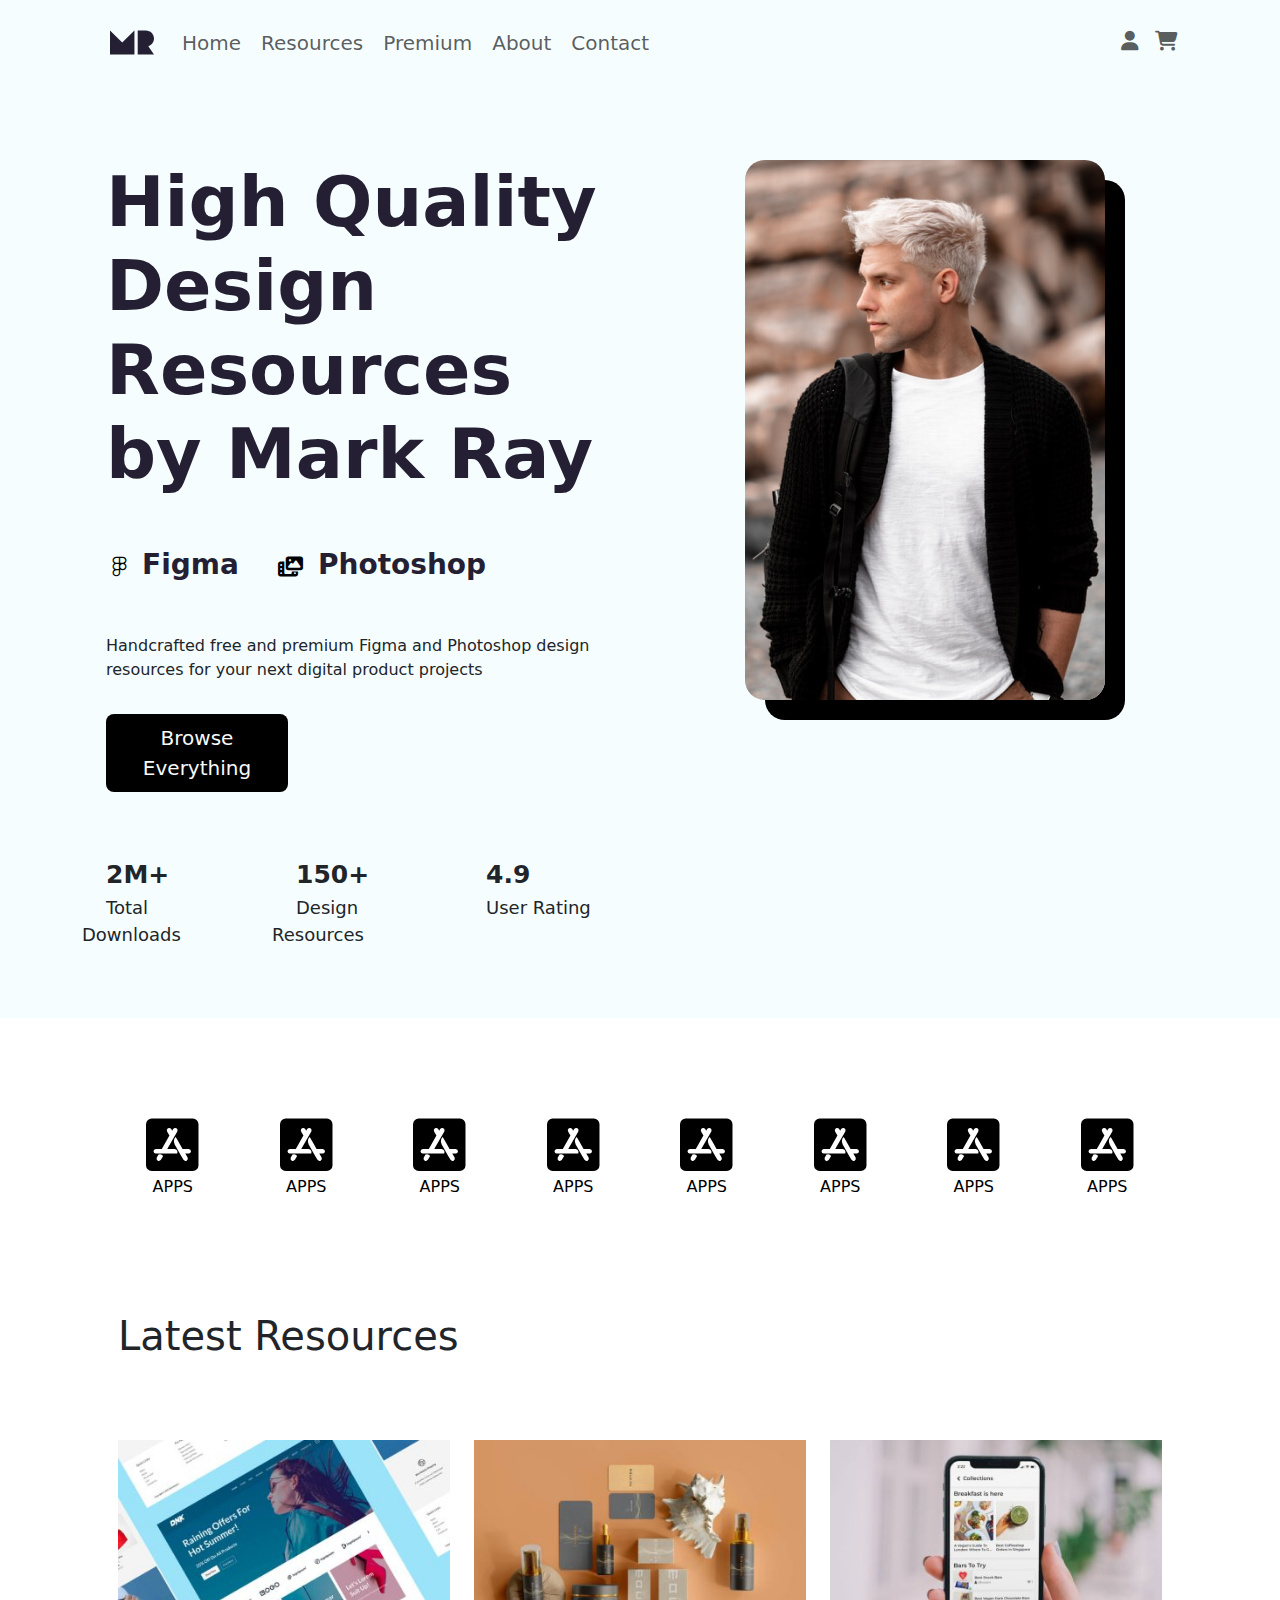
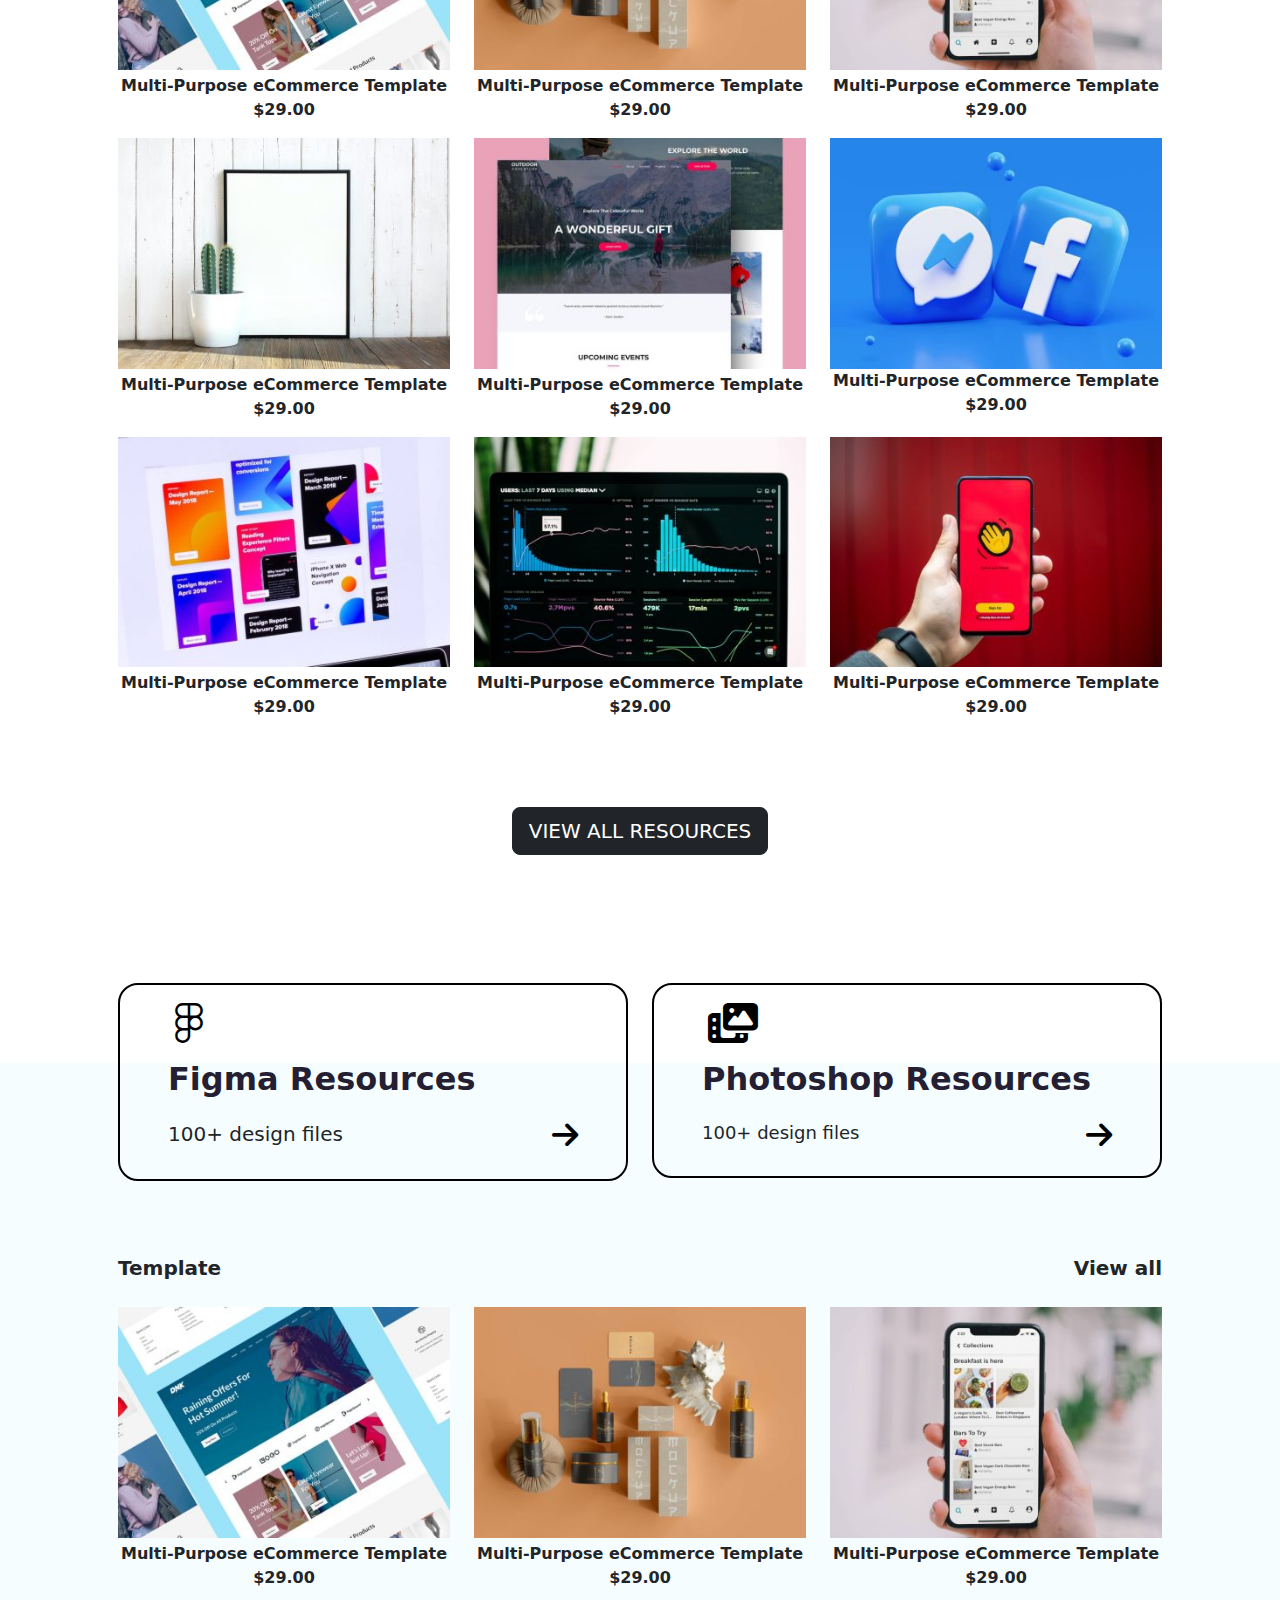
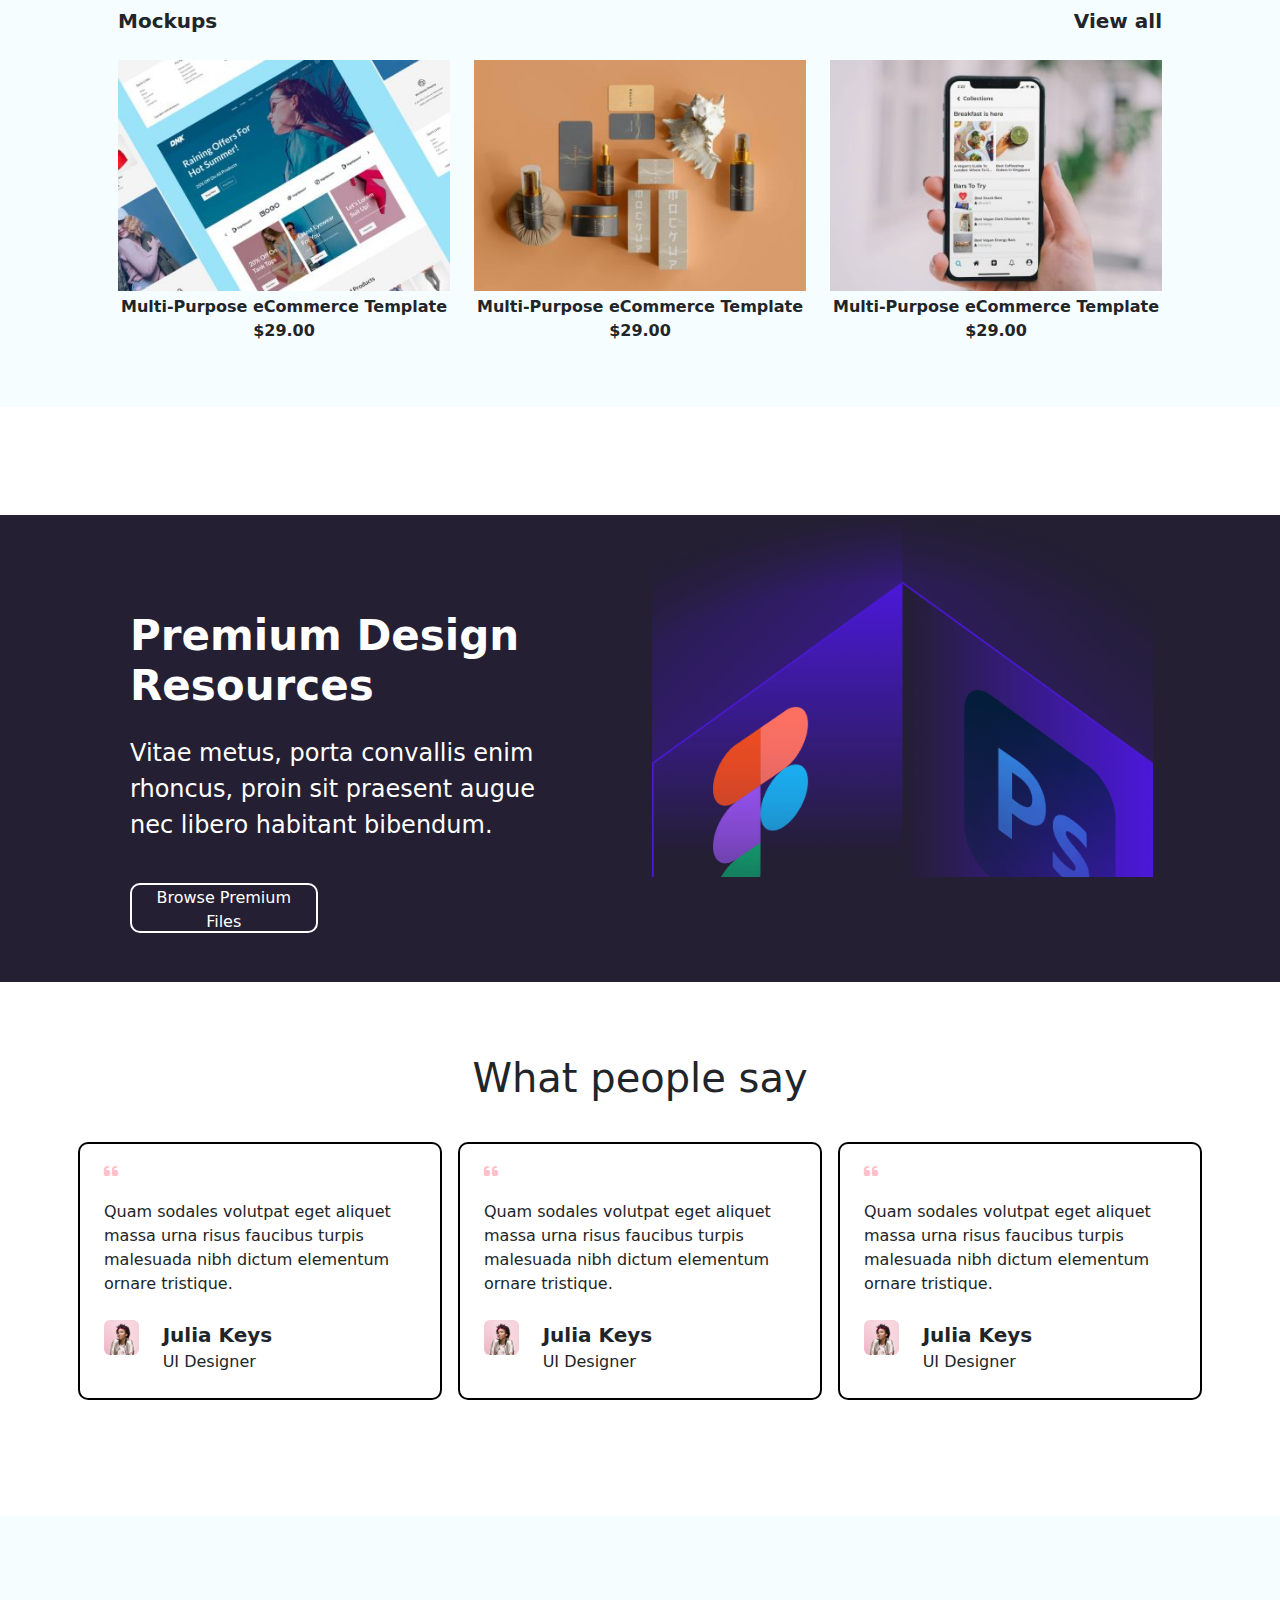
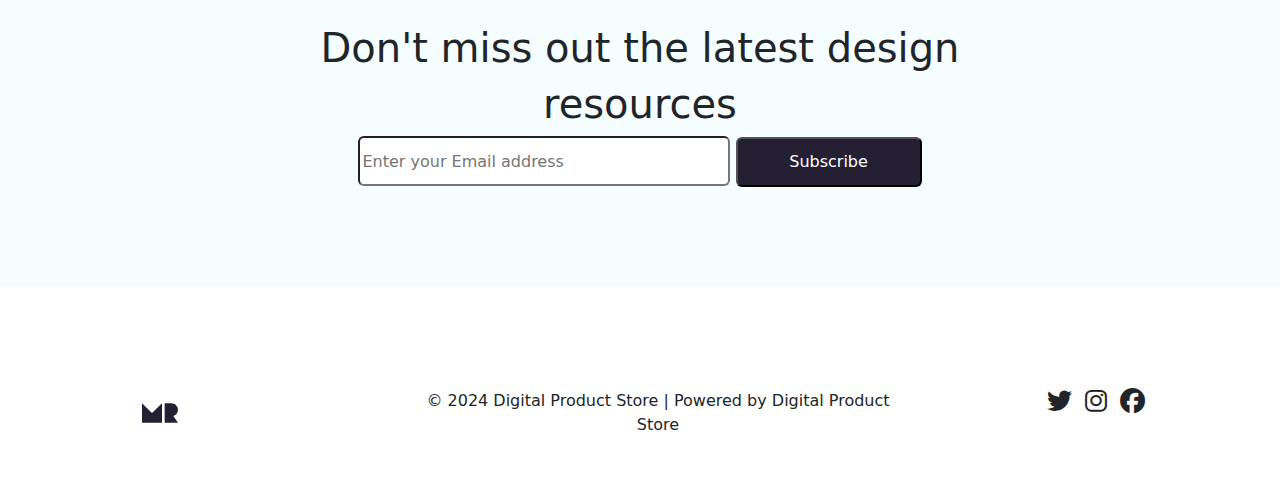
==== index.html @ 0595f744 "doneeeeeeeeeeeee" ====
<!DOCTYPE html>
<html lang="en">

<head>
    <meta charset="UTF-8">
    <meta name="viewport" content="width=device-width, initial-scale=1.0">
    <title>Resources</title>
    <link rel="stylesheet" href="website.css">
    <!-- Latest compiled and minified CSS -->
    <link href="https://cdn.jsdelivr.net/npm/bootstrap@5.3.2/dist/css/bootstrap.min.css" rel="stylesheet">

    <!-- Latest compiled JavaScript -->
    <script src="https://cdn.jsdelivr.net/npm/bootstrap@5.3.2/dist/js/bootstrap.bundle.min.js"></script>
    <link rel="stylesheet" href="https://cdnjs.cloudflare.com/ajax/libs/font-awesome/6.3.0/css/all.min.css">

    <style>
        .f70 {
            font-size: 70px;
        }

        .f42 {
            font-size: 42px;
        }

        .h1 {
            height: 70px;
        }

        .h3 {
            height: 100px;
        }

        .div1 {
            margin-top: -128px;
        }

        .div2 {
            margin-top: -128px;

        }

        .h2 {
            height: 200px;
        }

        .f24 {
            font-size: 24px;
        }

        @media(max-width:700px) {
            .f70 {
                font-size: 35px;

            }

            .h1 {
                height: 20px;
            }

            .div1 {
                margin-top: -200px;
            }

            .div2 {
                margin-top: 0px;
            }

            .h2 {
                height: 250px;
            }

            .h3 {
                height: 50px;
            }

            .f42 {
                font-size: 24px;
            }

            .f24 {
                font-size: 16px;
            }
        }
    </style>

</head>

<body>



    <div class="col-md-12 bgb ">

        <div class="container">


            <nav class="navbar navbar-expand-sm ">
                <div class="container-fluid py-md-2 ms-md-3 m-0 ">
                    <a class="navbar-brand" href="#"><img src="img/site-logo-1 (1).svg" alt="" height="100%"
                            width="100%"></a>
                    <button class="navbar-toggler" type="button" data-bs-toggle="collapse"
                        data-bs-target="#collapsibleNavbar">
                        <span class="navbar-toggler-icon"></span>
                    </button>
                    <div class="collapse navbar-collapse" id="collapsibleNavbar">
                        <ul class="navbar-nav ">
                            <li class="nav-item ms-1 pt-1 f20">
                                <a class="nav-link " href="index.html">Home</a>
                            </li>
                            <li class="nav-item ms-1 f20 pt-1">
                                <a class="nav-link" href="resources.html">Resources</a>
                            </li>
                            <li class="nav-item ms-1 f20 pt-1">
                                <a class="nav-link" href="premium.html">Premium</a>
                            </li>
                            <li class="nav-item ms-1 f20 pt-1">
                                <a class="nav-link" href="about.html">About</a>
                            </li>
                            <li class="nav-item ms-1 f20 pt-1 ">
                                <a class="nav-link" href="contact.html">Contact</a>
                            </li>
                        </ul>



                        <ul class="navbar-nav ms-auto ">
                            <li class="nav-item  pt-1">
                                <a class="nav-link" href="#"><i class="fa-solid fa-user f20"></i></a>
                            </li>
                            <li class="nav-item  pt-1">
                                <a class="nav-link" href="#"><i class="fa-solid fa-cart-shopping f20"></i></a>
                            </li>
                        </ul>
                    </div>
                </div>
            </nav>

            <div class="h1"></div>
            <div class="row">

                <div class="col-md-6 ">
                    <div class="col-md-12 col-12   text-md-start">

                        <h1 class=" ms-md-4 ms-2 cl f70"><b>High Quality Design Resources by Mark Ray</b>
                        </h1>

                        <button class="ms-md-4 bdn bt f20  pt-md-5 ms-2 " type="submit"><i
                                class="fa-brands fa-figma"></i></button>

                        <span class="fs-3 cl ms-md-1 ms-1"><b>Figma</b>
                        </span>

                        <button class="ms-md-4 bdn bt f20   ms-3 pt-3" type="submit"><i
                                class="fa-solid fa-photo-film"></i></button>

                        <span class="fs-3 cl ms-md-1 ms-1"><b>Photoshop</b>
                        </span>

                        <p class="ms-md-4 pt-4 ms-2 pt-md-5">Handcrafted free and premium Figma and Photoshop design
                            resources for
                            your next digital product projects

                        </p>

                        <div class="col-md-12 col-12"><button
                                class="btn btn-lg ms-md-4 bg-black mt-md-3 text-light col-12 col-md-4 mt-3">Browse
                                Everything</button></div>

                        <div class="col-md-12 col-12  mt-5 mt-md-3 ps-2 ps-md-0">
                            <div class="row">
                                <div class="col-md-4 col-4">
                                    <p class="ms-md-4 m-0 mt-md-5 f25"><b>2M+
                                        </b></p>
                                    <span class="ms-md-4 f18">Total Downloads
                                    </span>
                                </div>
                                <div class="col-md-4 col-4">
                                    <p class="ms-md-4 m-0 mt-md-5 f25"><b>150+

                                        </b></p>
                                    <span class="ms-md-4 f18">Design Resources


                                    </span>
                                </div>
                                <div class="col-md-4 col-4">
                                    <p class="ms-md-4 m-0 mt-md-5 f25"><b>4.9

                                        </b></p>
                                    <span class="ms-md-4 f18">User Rating


                                    </span>
                                </div>

                            </div>
                        </div>
                    </div>

                </div>
                <div class="col-md-6">
                    <div class="col-md-12 col-12  text-center mt-5 mt-md-0">
                        <center> <img src="img/design-resources-hero-image (1).jpg" alt="" class="bdr bx1"></center>
                    </div>


                </div>














            </div>
            <div class="h1"></div>


        </div>

    </div>




    <div class="container mt-md-5 mt-5 p-md-5 ">
        <center>
            <div class="row">
                <div class="col-md-6  ">
                    <div class="row">
                        <div class="col-md-3 col-6">
                            <button class="bt bdn  "> <i class="fa-brands fa-app-store-ios f60 cr1"></i>
                                <p>APPS</p>
                            </button>

                        </div>
                        <div class="col-md-3 col-6">
                            <button class="bt bdn  "> <i class="fa-brands fa-app-store-ios f60 cr1"></i>
                                <p>APPS</p>
                            </button>

                        </div>
                        <div class="col-md-3 col-6">
                            <button class="bt bdn   "> <i class="fa-brands fa-app-store-ios f60 cr1"></i>
                                <p>APPS</p>
                            </button>

                        </div>
                        <div class="col-md-3 col-6">
                            <button class="bt bdn     "> <i class="fa-brands fa-app-store-ios f60 cr1"></i>
                                <p>APPS</p>
                            </button>

                        </div>
                    </div>

                </div>
                <div class="col-md-6  ">
                    <div class="row">
                        <div class="col-md-3 col-6">
                            <button class="bt bdn  "> <i class="fa-brands fa-app-store-ios f60 cr1"></i>
                                <p>APPS</p>
                            </button>

                        </div>
                        <div class="col-md-3 col-6">
                            <button class="bt bdn "> <i class="fa-brands fa-app-store-ios f60 cr1"></i>
                                <p>APPS</p>
                            </button>

                        </div>
                        <div class="col-md-3 col-6">
                            <button class="bt bdn  "> <i class="fa-brands fa-app-store-ios f60 cr1"></i>
                                <p>APPS</p>
                            </button>

                        </div>
                        <div class="col-md-3 col-6">
                            <button class="bt bdn  "> <i class="fa-brands fa-app-store-ios f60 cr1"></i>
                                <p>APPS</p>
                            </button>

                        </div>
                    </div>

                </div>



            </div>

        </center>
    </div>


    <br><br>




    <div class="container ps-md-5 ">


        <h1>Latest Resources
        </h1>

    </div>



    <br>


    <div class="container p-md-5">

        <div class="row">

            <div class="col-md-4 col-4">
                <div class="col-md-12 col-12">
                    <img src="img/downloadable-design-resource-image-1-380x264 (1).jpg" alt="" class="col-md-12 col-12">
                    <center>
                        <p class="cr1 mt-1 m-0 "><b>Multi-Purpose eCommerce Template</b>
                        </p>
                        <p><b>$29.00</b>
                        </p>

                    </center>
                </div>
            </div>



            <div class="col-md-4 col-4">
                <div class="col-md-12 col-12">
                    <img src="img/downloadable-design-resource-image-21-380x264 (1).jpg" alt=""
                        class="col-md-12 col-12">
                    <center>
                        <p class="cr1 mt-1 m-0"><b>Multi-Purpose eCommerce Template</b>
                        </p>
                        <p><b>$29.00</b>
                        </p>

                    </center>
                </div>
            </div>



            <div class="col-md-4 col-4">
                <div class="col-md-12 col-12">
                    <img src="img/downloadable-design-resource-image-19-380x264 (1).jpg" alt=""
                        class="col-md-12 col-12">
                    <center>
                        <p class="cr1 mt-1 m-0"><b>Multi-Purpose eCommerce Template</b>
                        </p>
                        <p><b>$29.00</b>
                        </p>

                    </center>

                </div>
            </div>

            <div class="col-md-4 col-4">
                <div class="col-md-12 col-12">
                    <img src="img/downloadable-design-resource-image-23-380x264 (1).jpg" alt=""
                        class="col-md-12 col-12">
                    <center>
                        <p class="cr1 mt-1 m-0"><b>Multi-Purpose eCommerce Template</b>
                        </p>
                        <p><b>$29.00</b>
                        </p>

                    </center>

                </div>
            </div>

            <div class="col-md-4 col-4">
                <div class="col-md-12 col-12">
                    <img src="img/downloadable-design-resource-image-2-380x264 (1).jpg" alt="" class="col-md-12 col-12">
                    <center>
                        <p class="cr1 mt-1 m-0"><b>Multi-Purpose eCommerce Template</b>
                        </p>
                        <p><b>$29.00</b>
                        </p>

                    </center>

                </div>
            </div>


            <div class="col-md-4 col-4">
                <div class="col-md-12 col-12">
                    <img src="img/downloadable-design-resource-image-22-380x264 (1).jpg" alt=""
                        class="col-md-12 col-12">
                    <center>
                        <p class="cr1 mt1 m-0"><b>Multi-Purpose eCommerce Template</b>
                        </p>
                        <p><b>$29.00</b>
                        </p>

                    </center>

                </div>
            </div>


            <div class="col-md-4 col-4">
                <div class="col-md-12">
                    <img src="img/downloadable-design-resource-image-4-380x264 (1).jpg" alt="" class="col-md-12 col-12">
                    <center>
                        <p class="cr1 mt-1 m-0"><b>Multi-Purpose eCommerce Template</b>
                        </p>
                        <p><b>$29.00</b>
                        </p>

                    </center>

                </div>
            </div>


            <div class="col-md-4 col-4">
                <div class="col-md-12">
                    <img src="img/downloadable-design-resource-image-7-380x264 (1).jpg" alt="" class="col-md-12 col-12">
                    <center>
                        <p class="cr1 mt-1 m-0"><b>Multi-Purpose eCommerce Template</b>
                        </p>
                        <p><b>$29.00</b>
                        </p>

                    </center>

                </div>
            </div>


            <div class="col-md-4 col-4">
                <div class="col-md-12">
                    <img src="img/downloadable-design-resource-image-24-380x264 (1).jpg" alt=""
                        class="col-md-12 col-12">
                    <center>
                        <p class="cr1 mt-1 m-0"><b>Multi-Purpose eCommerce Template</b>
                        </p>
                        <p><b>$29.00</b>
                        </p>

                    </center>

                </div>
            </div>
        </div>


    </div>



    <br>


    <center>
        <div class="container-fluid">
            <div class="col-md-12">
                <button class="btn btn-lg btn-dark">VIEW ALL RESOURCES</button>
            </div>
        </div>

    </center>



    <div class="h2"></div>

    <div class="col-md-12 bgb">
        <div class="container p-md-5 ">


            <div class="row">


                <div class="col-md-6 col-12 div1">

                    <div class="col-md-12 col-12 bd ps-5 pt-2 bx2">

                        <button class=" bdn bt f40 " type="submit"><i class="fa-brands fa-figma"></i></button>

                        <p class="fs-2 cl "><b>Figma Resources</b>
                        </p>

                        <span class="f20">100+ design files

                        </span>
                        <button class="bdn bt  float-end pe-5"><i class="fa-solid fa-arrow-right f30"></i></button>
                        <div style="height: 30px;"></div>
                    </div>

                </div>
                <div class="col-md-6 col-12 div2">
                    <div class="col-md-12 col-12 bd ps-5 pt-2 bx2">

                        <button class=" bdn bt f40 " type="submit"><i class="fa-solid fa-photo-film"></i></button>

                        <p class="fs-2 cl "><b>Photoshop Resources</b>
                        </p>

                        <span class="f18">100+ design files

                        </span>
                        <button class="bdn bt  float-end pe-5"><i class="fa-solid fa-arrow-right f30"></i></button>
                        <div style="height: 30px;"></div>
                    </div>

                </div>






            </div>


            <br><br><br>

            <div class="col-md-12 col-12">
                <span class="f20"><b>Template</b>
                </span>
                <span class="float-end f20">
                    <b>View all</b>
                </span>

                <div class="row pt-4">

                    <div class="col-md-4 col-4">
                        <div class="col-md-12 col-12">
                            <img src="img/downloadable-design-resource-image-1-380x264 (1).jpg" alt=""
                                class="col-md-12 col-12">
                            <center>
                                <p class="cr1 mt-1 m-0 "><b>Multi-Purpose eCommerce Template</b>
                                </p>
                                <p><b>$29.00</b>
                                </p>

                            </center>
                        </div>
                    </div>



                    <div class="col-md-4 col-4">
                        <div class="col-md-12 col-12">
                            <img src="img/downloadable-design-resource-image-21-380x264 (1).jpg" alt=""
                                class="col-md-12 col-12">
                            <center>
                                <p class="cr1 mt-1 m-0"><b>Multi-Purpose eCommerce Template</b>
                                </p>
                                <p><b>$29.00</b>
                                </p>

                            </center>
                        </div>
                    </div>



                    <div class="col-md-4 col-4">
                        <div class="col-md-12 col-12">
                            <img src="img/downloadable-design-resource-image-19-380x264 (1).jpg" alt=""
                                class="col-md-12 col-12">
                            <center>
                                <p class="cr1 mt-1 m-0"><b>Multi-Purpose eCommerce Template</b>
                                </p>
                                <p><b>$29.00</b>
                                </p>

                            </center>

                        </div>
                    </div>


                </div>

            </div>
            <div class="col-md-12 col-12">

                <span class="f20"><b>Mockups</b>
                </span>
                <span class="float-end f20">
                    <b>View all</b>
                </span>

                <div class="row pt-4">

                    <div class="col-md-4 col-4">
                        <div class="col-md-12 col-12">
                            <img src="img/downloadable-design-resource-image-1-380x264 (1).jpg" alt=""
                                class="col-md-12 col-12">
                            <center>
                                <p class="cr1 mt-1 m-0 "><b>Multi-Purpose eCommerce Template</b>
                                </p>
                                <p><b>$29.00</b>
                                </p>

                            </center>
                        </div>
                    </div>



                    <div class="col-md-4 col-4">
                        <div class="col-md-12 col-12">
                            <img src="img/downloadable-design-resource-image-21-380x264 (1).jpg" alt=""
                                class="col-md-12 col-12">
                            <center>
                                <p class="cr1 mt-1 m-0"><b>Multi-Purpose eCommerce Template</b>
                                </p>
                                <p><b>$29.00</b>
                                </p>

                            </center>
                        </div>
                    </div>



                    <div class="col-md-4 col-4">
                        <div class="col-md-12 col-12">
                            <img src="img/downloadable-design-resource-image-19-380x264 (1).jpg" alt=""
                                class="col-md-12 col-12">
                            <center>
                                <p class="cr1 mt-1 m-0"><b>Multi-Purpose eCommerce Template</b>
                                </p>
                                <p><b>$29.00</b>
                                </p>

                            </center>

                        </div>
                    </div>


                </div>





            </div>

        </div>
    </div>


    <div class="h3"></div>

    <div class="container-fluid db">

        <div class="container ">

            <div class="row">

                <div class="col-md-6 ">

                    <div class="col-md-12  cwh p-md-5 mt-md-5 mt-5">
                        <h1 class="cwh f42"><b>Premium Design
                                Resources</b>
                        </h1>
                        <p class="f24 mt-4">Vitae metus, porta convallis enim rhoncus, proin sit
                            praesent augue nec libero habitant bibendum.

                        </p>
                        <button class="mt-4 cwh db col-md-5 wd cr2 col-6 " style="height: 50px;">
                            Browse Premium Files
                        </button>
                    </div>
                </div>



                <div class="col-md-6">
                    <div class="col-md-12">
                        <img src="img/design-resources-premium-image (1).png" alt="" class="col-md-11 col-12">
                    </div>
                </div>
            </div>


        </div>

    </div>



    <br><br><br>


    <div class="container-fluid">

        <div class="col-md-12 text-md-center text-start">

            <h1>What people say
            </h1>

        </div>

    </div>
    <br>

    <div class="container ">

        <div class="row">
            <div class="col-md-4 col-12 p-md-2 ">
                <div class="col-md-12 bd1 text-md-start ps-md-4 ps-3 bx2 pt-md-3 p-2">

                    <i aria-hidden="true" class="fas fa-quote-left pk"></i>
                    <p class="mt-md-3 fs-6">
                        Quam sodales volutpat eget aliquet massa urna risus faucibus turpis malesuada nibh dictum
                        elementum ornare tristique.

                    </p>

                    <div class="row">

                        <div class="col-md-2 col-2">

                            <img src="img/design-resource-avatar-1 (1).jpg" alt=""
                                class="col-md-12 mt-md-2 rounded col-12">
                        </div>
                        <div class="col-md-10 mt-md-2 col-8">

                            <span class="f20 "><b>Julia Keys
                                </b></span>

                            <p>UI Designer
                            </p>
                        </div>
                    </div>

                </div>
            </div>
            <div class="col-md-4 col-12 p-md-2 mt-3 mt-md-0">
                <div class="col-md-12 bd1 text-md-start ps-md-4 ps-3  pt-md-3 p-2 bx2">

                    <i aria-hidden="true" class="fas fa-quote-left pk"></i>
                    <p class="mt-md-3 fs-6">
                        Quam sodales volutpat eget aliquet massa urna risus faucibus turpis malesuada nibh dictum
                        elementum ornare tristique.

                    </p>

                    <div class="row">

                        <div class="col-md-2 col-2">

                            <img src="img/design-resource-avatar-1 (1).jpg" alt=""
                                class="col-md-12 mt-md-2 rounded col-12">
                        </div>
                        <div class="col-md-10 mt-md-2 col-8">

                            <span class="f20 "><b>Julia Keys
                                </b></span>

                            <p>UI Designer
                            </p>
                        </div>
                    </div>

                </div>
            </div>

            <div class="col-md-4 col-12 p-md-2 mt-3 mt-md-0">
                <div class="col-md-12 bd1 text-md-start ps-md-4 ps-3  pt-md-3 p-2 bx2">

                    <i aria-hidden="true" class="fas fa-quote-left pk"></i>
                    <p class="mt-md-3 fs-6">
                        Quam sodales volutpat eget aliquet massa urna risus faucibus turpis malesuada nibh dictum
                        elementum ornare tristique.

                    </p>

                    <div class="row">

                        <div class="col-md-2 col-2">

                            <img src="img/design-resource-avatar-1 (1).jpg" alt=""
                                class="col-md-12 mt-md-2 rounded col-12">
                        </div>
                        <div class="col-md-10 mt-md-2 col-8">

                            <span class="f20 "><b>Julia Keys
                                </b></span>

                            <p>UI Designer
                            </p>
                        </div>
                    </div>

                </div>
            </div>

        </div>

    </div>



    <div class="h3"> </div>

    <div class="col-md-12 bgb">
        <div class="container">

            <div class="col-md-12 text-md-center text-center">
                <div class="h3"></div>
                <h1>Don't miss out the latest design
                </h1>
                <h1 class="p-0">resources</h1>



                <input type="email" name="" id="" class="col-md-4 rounded col-12 "
                    placeholder="Enter your Email address" style="height: 50px;">
                <button class="  col-12 col-md-2 rounded   mt-3 mt-md-0 db cwh" style="height: 50px">Subscribe</button>
                <div class="h3"></div>

            </div>
        </div>
    </div>



    <div class="h1"></div>




    <div class="container ">
        <div class="container ">
            <div class="container ps-md-5">

                <div class="row">


                    <div class="col-md-3 text-center text-md-start">
                        <a class="navbar-brand" href="#"><img src="img/site-logo-1 (1).svg" alt="" height="100%"
                                width="15%"></a>
                    </div>
                    <div class="col-md-6 text-center pt-md-3">
                        <p>© 2024 Digital Product Store | Powered by Digital Product Store

                        </p>
                    </div>
                    <div class="col-md-3 text-center pt-md-3 ps-md-5 col-12">
                        <i class="fa-brands fa-twitter f25 ms-md-5 "></i>
                        <i class="fa-brands fa-instagram f25 ms-md-2 ms-3"></i>
                        <i class="fa-brands fa-facebook f25 ms-md-2 ms-3"></i>

                    </div>



                </div>

            </div>



        </div>
    </div>

    <br>
    <!-- <div class="h1"></div> -->




</body>

</html>
---- website.css ----
.bgb{


    background-color: #f5fdff;




}


.db{
    background-color: #241f33;
}
.bdr{
    border-radius: 20px;
}

.bx1{
    box-shadow: 20px 20px 0px 0px black;
}

.bx2:hover{
    box-shadow: 5px 5px 0px 0px black;
}


.cl{
    color: #241f33;
}
.f1 {
    font-size: 1px;
}

.f2 {
    font-size: 2px;
}

.f3 {
    font-size: 3px;
}

.f4 {
    font-size: 4px;
}

.f5 {
    font-size: 5px;
}

.f6 {
    font-size: 6px;
}

.f7 {
    font-size: 7px;
}

.f8 {
    font-size: 8px;
}

.f9 {
    font-size: 9px;
}

.f10 {
    font-size: 10px;
}

.f11 {
    font-size: 11px;
}

.f12 {
    font-size: 12px;
}

.f13 {
    font-size: 13px;
}

.f14 {
    font-size: 14px;
}

.f15 {
    font-size: 15px;
}

.f16 {
    font-size: 16px;
}

.f17 {
    font-size: 17px;
}

.f18 {
    font-size: 18px;
}

.f19 {
    font-size: 19px;
}

.f20 {
    font-size: 20px;
}

.f21 {
    font-size: 21px;
}

.f22 {
    font-size: 22px;
}

.f23 {
    font-size: 23px;
}

.f24 {
    font-size: 24px;
}

.f25 {
    font-size: 25px;
}

.f26 {
    font-size: 26px;
}

.f27 {
    font-size: 27px;
}

.f28 {
    font-size: 28px;
}

.f29 {
    font-size: 29px;
}

.f30 {
    font-size: 30px;
}

.f31 {
    font-size: 31px;
}

.f32 {
    font-size: 32px;
}

.f33 {
    font-size: 33px;
}

.f34 {
    font-size: 34px;
}

.f35 {
    font-size: 35px;
}

.f36 {
    font-size: 36px;
}

.f37 {
    font-size: 37px;
}

.f38 {
    font-size: 38px;
}

.f39 {
    font-size: 39px;
}

.f40 {
    font-size: 40px;
}

.f41 {
    font-size: 41px;
}

.f42 {
    font-size: 42px;
}

.f43 {
    font-size: 43px;
}

.f44 {
    font-size: 44px;
}

.f45 {
    font-size: 45px;
}

.f46 {
    font-size: 46px;
}

.f47 {
    font-size: 47px;
}

.f48 {
    font-size: 48px;
}

.f49 {
    font-size: 49px;
}

.f50 {
    font-size: 50px;
}

.f51 {
    font-size: 51px;
}

.f52 {
    font-size: 52px;
}

.f53 {
    font-size: 53px;
}

.f54 {
    font-size: 54px;
}

.f55 {
    font-size: 55px;
}

.f56 {
    font-size: 56px;
}

.f57 {
    font-size: 57px;
}

.f58 {
    font-size: 58px;
}

.f59 {
    font-size: 59px;
}

.f60 {
    font-size: 60px;
}



.f74 {
    font-size: 74px;
}







/* background color */
.bgg{
    background-color:white;
}



/* color */

.cl1{
    color: #999c9d;
}


.cl2{
    color:gray;
}


.cr1:hover{
    color:red;
}

.cr2:hover{
    background-color:red;
}

.cl3:hover{
    color:blue;
}
.cwh{
    color: white;
}
.pk{
        color: pink;
}
.bdn{
    border: none;
}
.bt{
    background-color: transparent;
}


.bds{
    border: 1px black dashed;
}



.bd{
    border: 2px solid black;
    border-radius: 20px;
}
.bd1{
    border: 2px solid black;
    border-radius: 10px;
}

.wd{
    border: 2px solid white;
    border-radius: 10px;
}

/* background image */


.bgimg1{
    background-image: url(playshoes/recycled-shoe-store-hero-image-bg.jpg);
    background-position:center;
    background-size: cover;

}


.bgimg2{
    background-image: url(playshoes/recycled-shoe-store-shop-men-image-thumbnail.jpg);
    background-position:center;
    background-size: cover;

}
.bgimg3{
    background-image: url(playshoes/recycled-shoe-store-shop-women-image-tumbnail.jpg);
    background-position:center;
    background-size: cover;

}
.bgimg4{
    background-image: url(playshoes/recycled-shoe-store-cta-image-bg.jpg);
    background-position:center;
    background-size: cover;

}

.bgimg5{
    background-image: url(playshoes/recycled-shoe-product-image-006-400x400.jpg);
    background-position: center;
    background-size: 100% 100%;


}
.bgimg5:hover{
    background-size: 110% 110%;
    background-position: center;
    transition: 1s;



}

.bgimg6{
    background-image: url(playshoes/recycled-shoe-product-image-007-400x400.jpg);
    background-position: center;
    background-size: 100% 100%;


}
.bgimg6:hover{
    background-size: 110% 110%;
    background-position: center;
    transition: 1s;



}
.bgimg7{
    background-image: url(playshoes/recycled-shoe-product-image-016-400x400.jpg);
    background-position: center;
    background-size: 100% 100%;


}
.bgimg7:hover{
    background-size: 110% 110%;
    background-position: center;
    transition: 1s;



}


.bb{
    border: none;
    border-bottom: 1px solid orange;
}
.bb:hover{
    border-bottom: 1px solid rgb(0, 0, 0);
}


.gayab .but1{
    display: none;
    
}

.gayab:hover .but1{
    display: block;
    background-color: #000000;
    color: #f1f1ef;
}

.bdl{
    border-right: 1px solid gray  ;
}

.cr:hover {
    color:orange;
    cursor: pointer;
}


.brn{
    color: #6e7051;
}
.brg{
   background-color: #6e7051;
}


.bd2{

border-left: 1px solid #e4e6e7

}
.bd3{

    border: 1px solid silver
    
    }
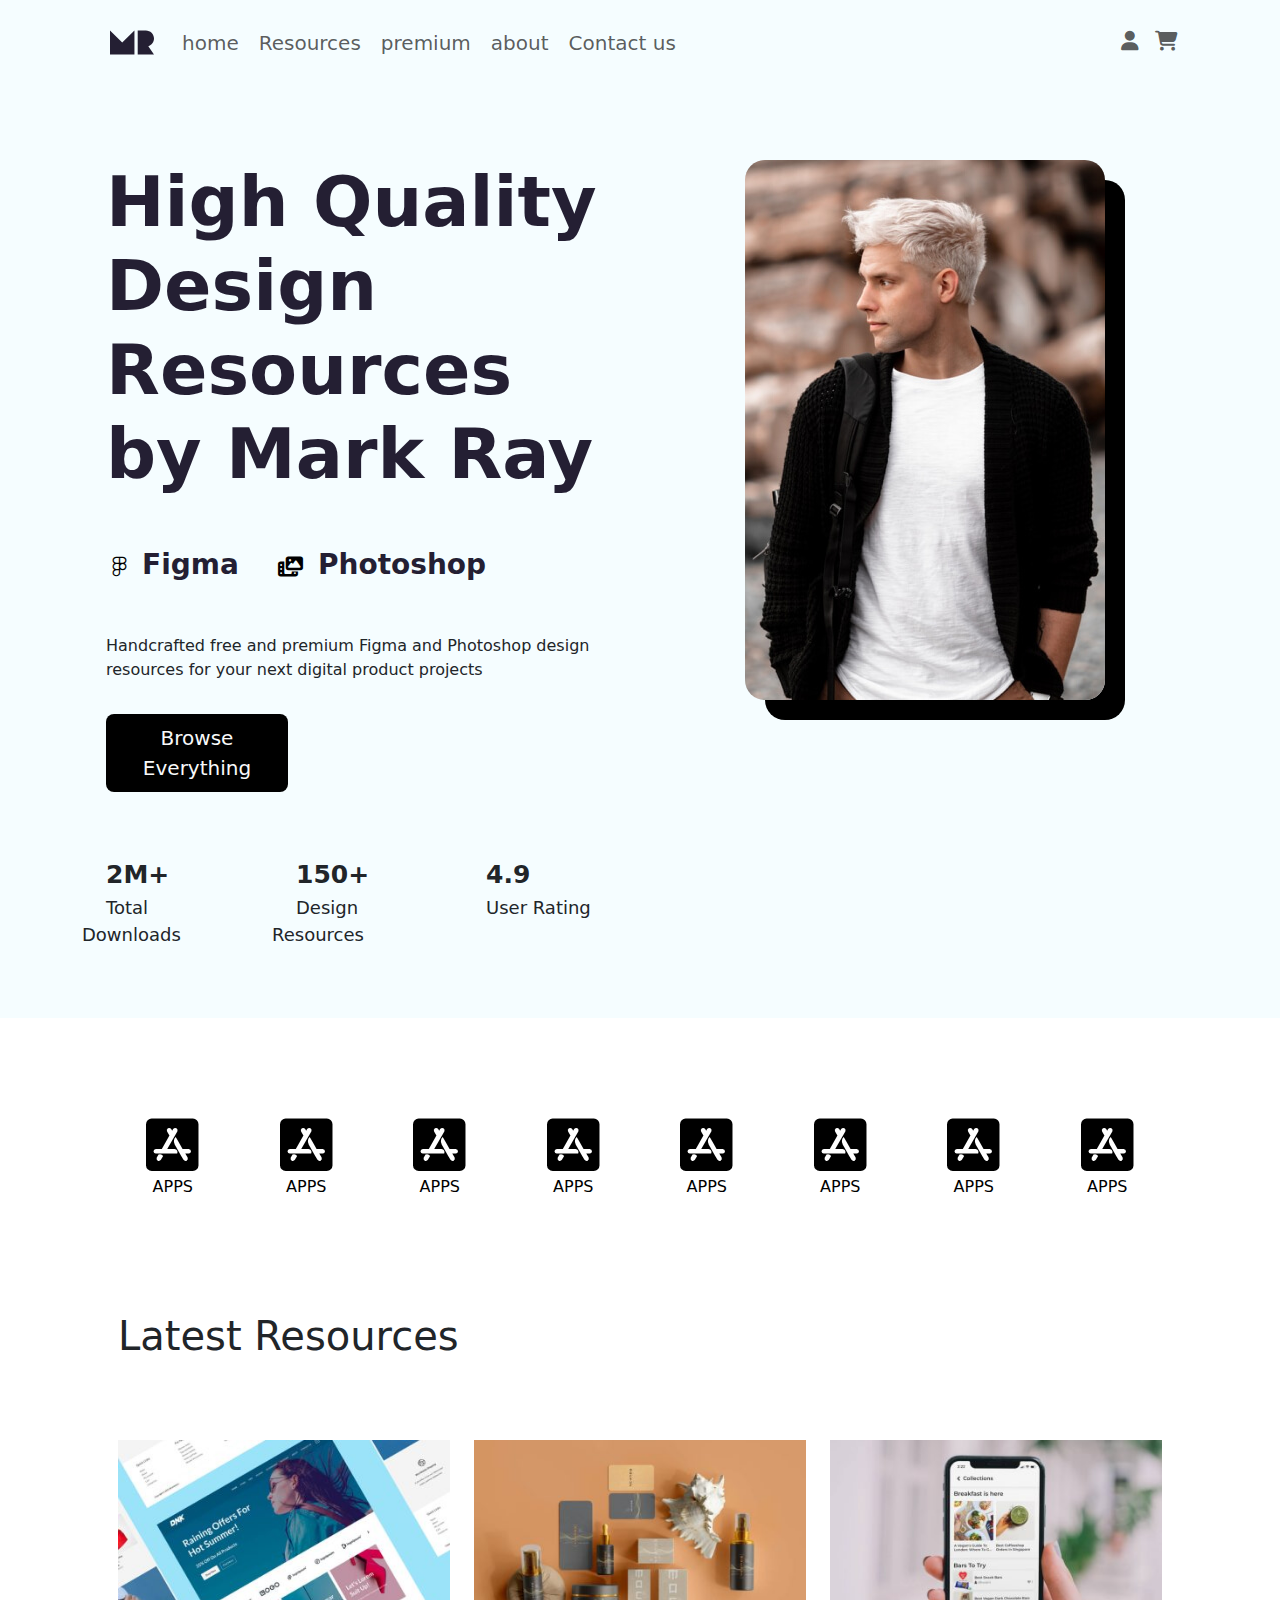
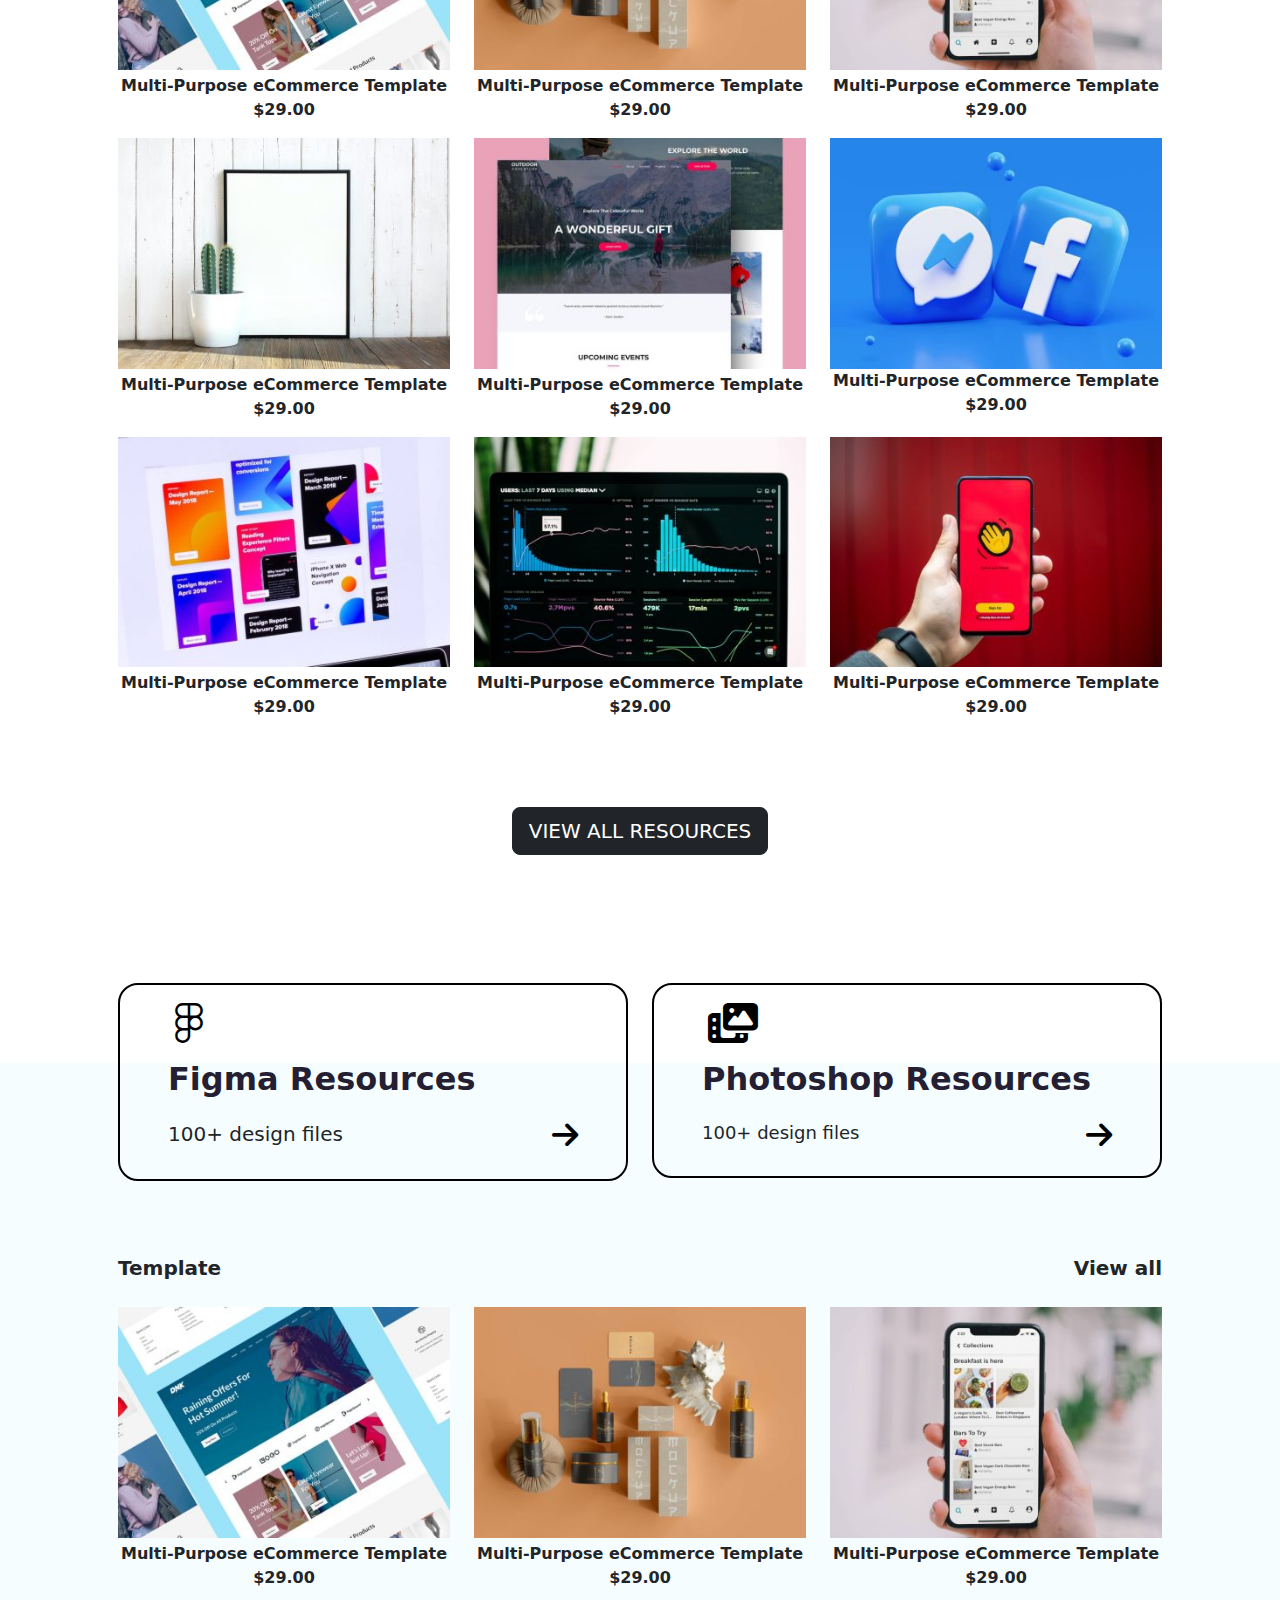
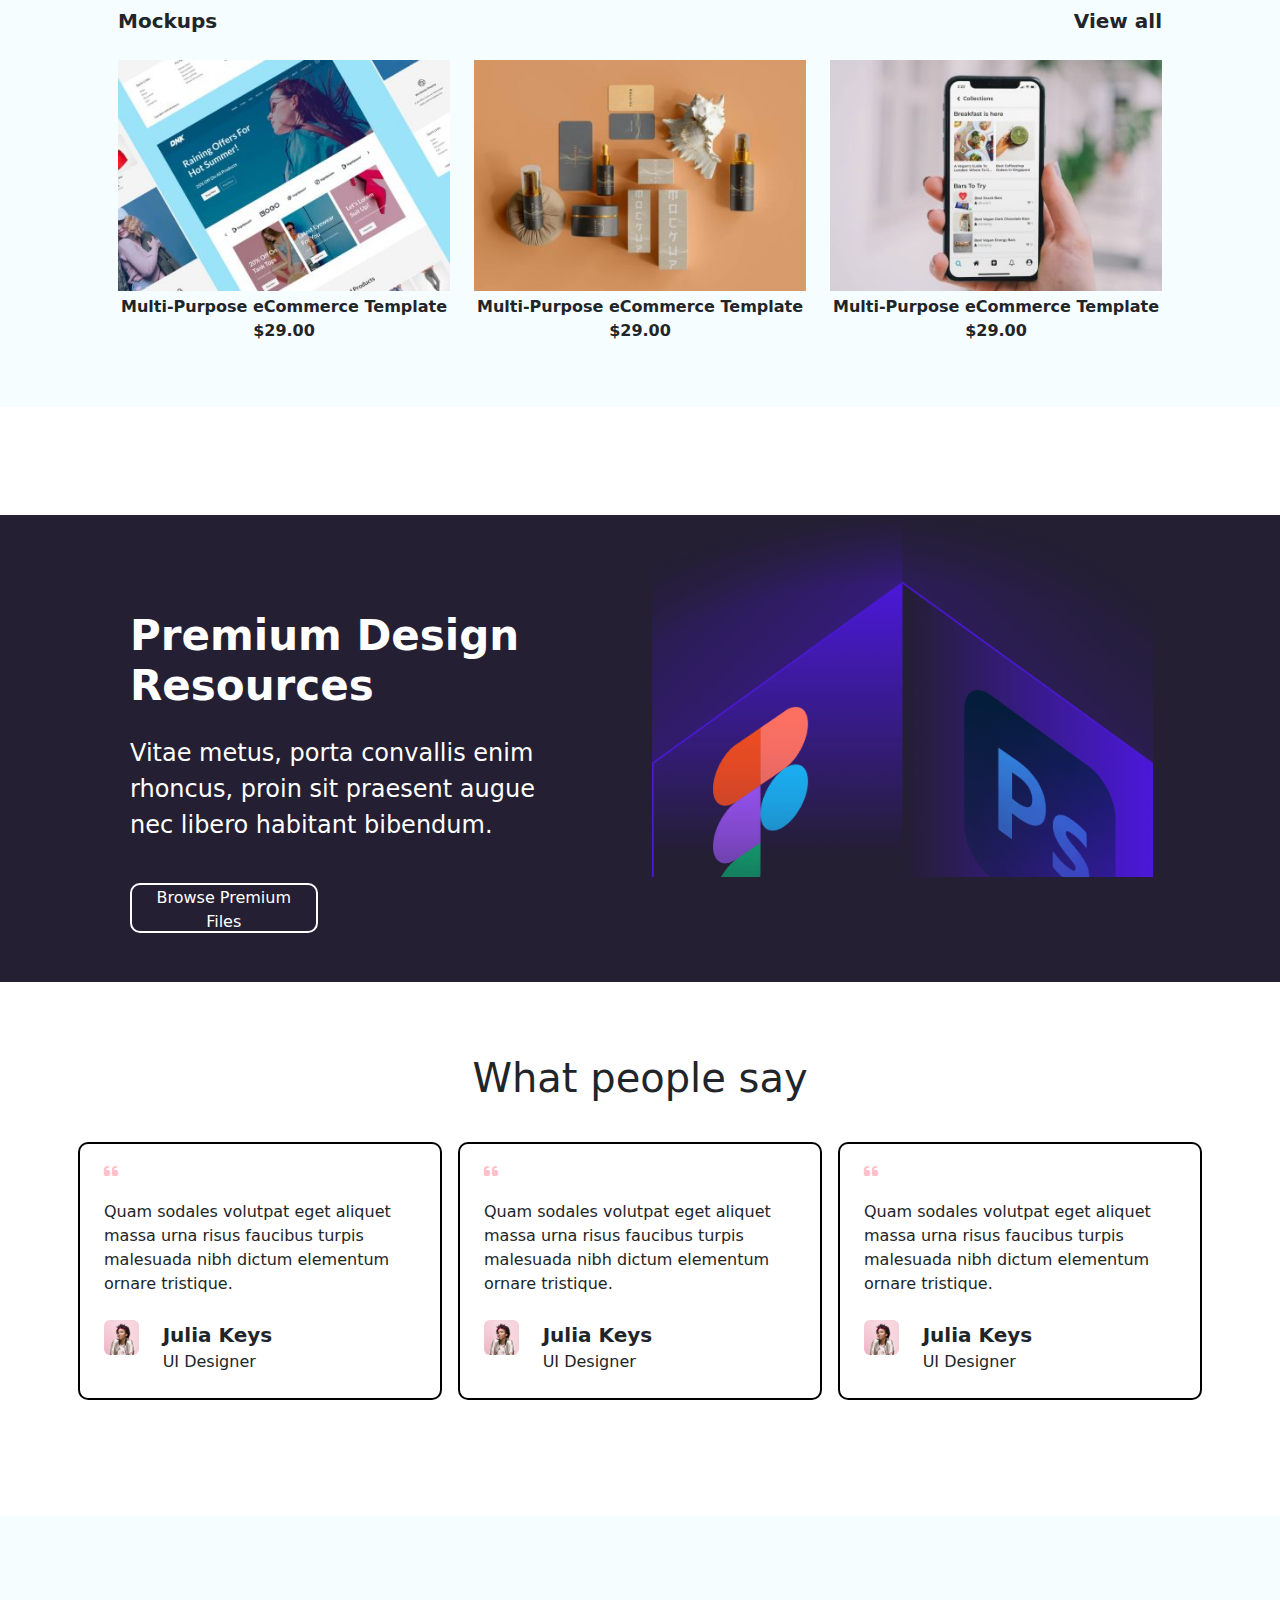
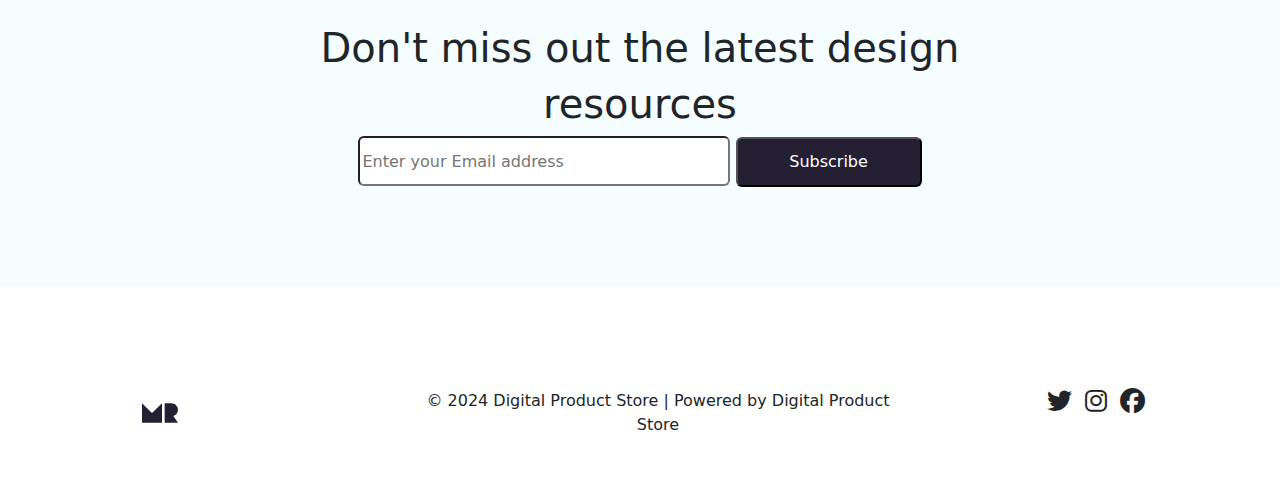
==== commit c4901f93: "new update" ====
--- a/index.html
+++ b/index.html
@@ -105,19 +105,19 @@
                     <div class="collapse navbar-collapse" id="collapsibleNavbar">
                         <ul class="navbar-nav ">
                             <li class="nav-item ms-1 pt-1 f20">
-                                <a class="nav-link " href="index.html">Home</a>
+                                <a class="nav-link " href="index.html" id="m1"></a>
                             </li>
                             <li class="nav-item ms-1 f20 pt-1">
-                                <a class="nav-link" href="resources.html">Resources</a>
+                                <a class="nav-link" href="resources.html" id="m2"></a>
                             </li>
                             <li class="nav-item ms-1 f20 pt-1">
-                                <a class="nav-link" href="premium.html">Premium</a>
+                                <a class="nav-link" href="premium.html" id="m3"></a>
                             </li>
                             <li class="nav-item ms-1 f20 pt-1">
-                                <a class="nav-link" href="about.html">About</a>
+                                <a class="nav-link" href="about.html" id="m4"></a>
                             </li>
                             <li class="nav-item ms-1 f20 pt-1 ">
-                                <a class="nav-link" href="contact.html">Contact</a>
+                                <a class="nav-link" href="contact.html" id="m5"></a>
                             </li>
                         </ul>
 
@@ -885,5 +885,7 @@
 
 
 </body>
-
+<script src="wb.js">
+    
+</script>
 </html>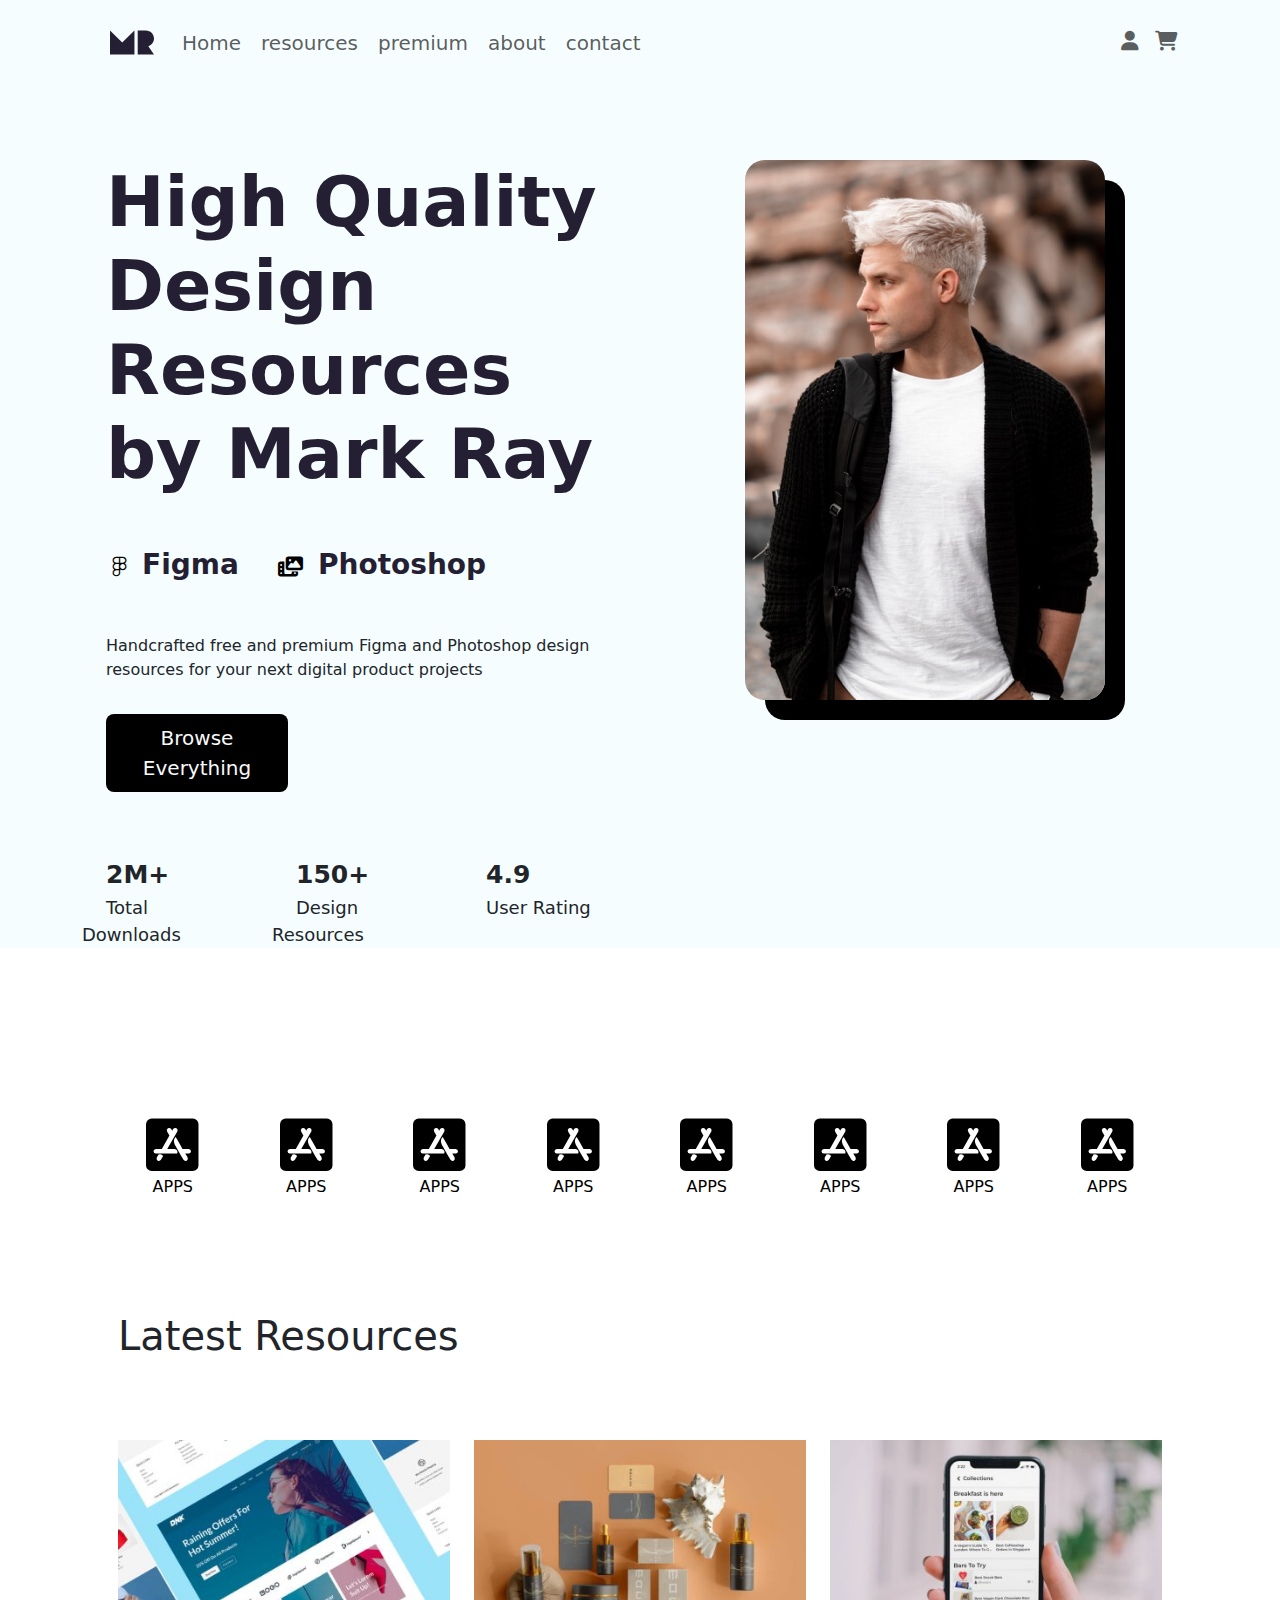
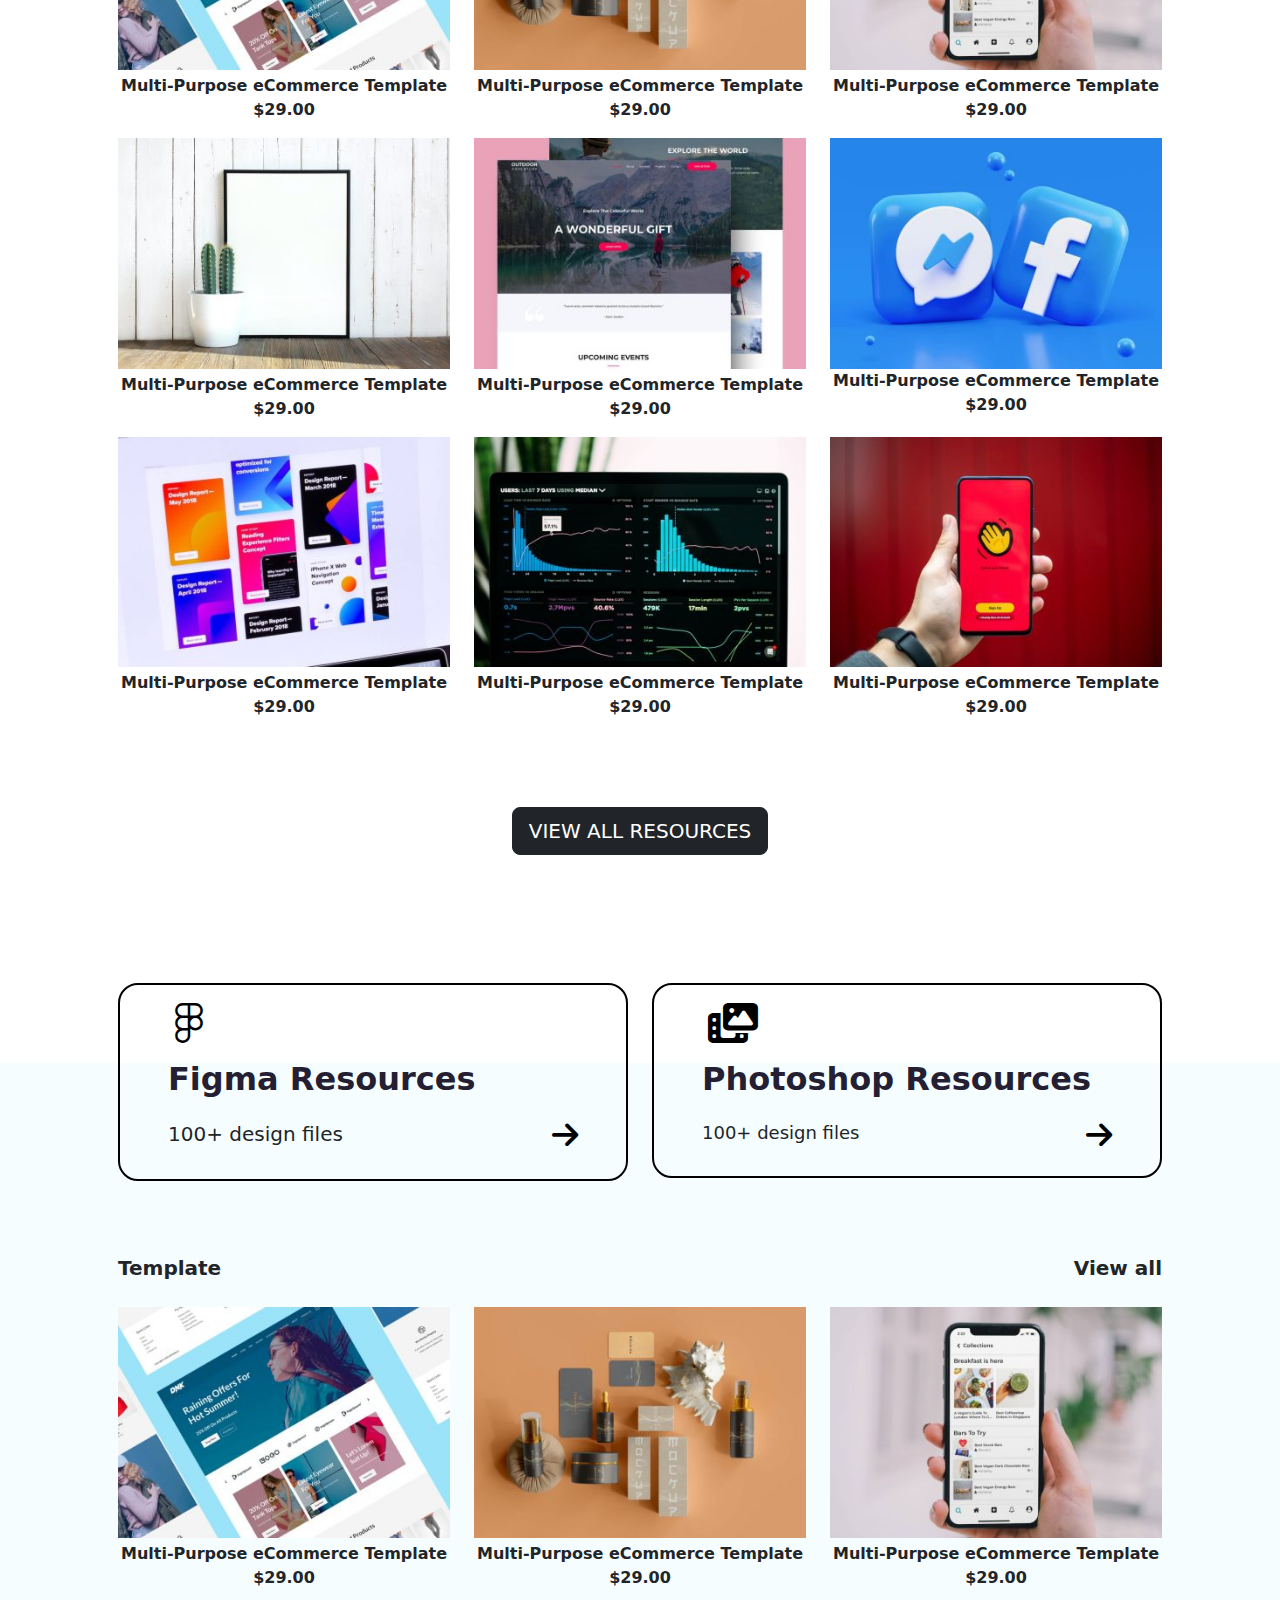
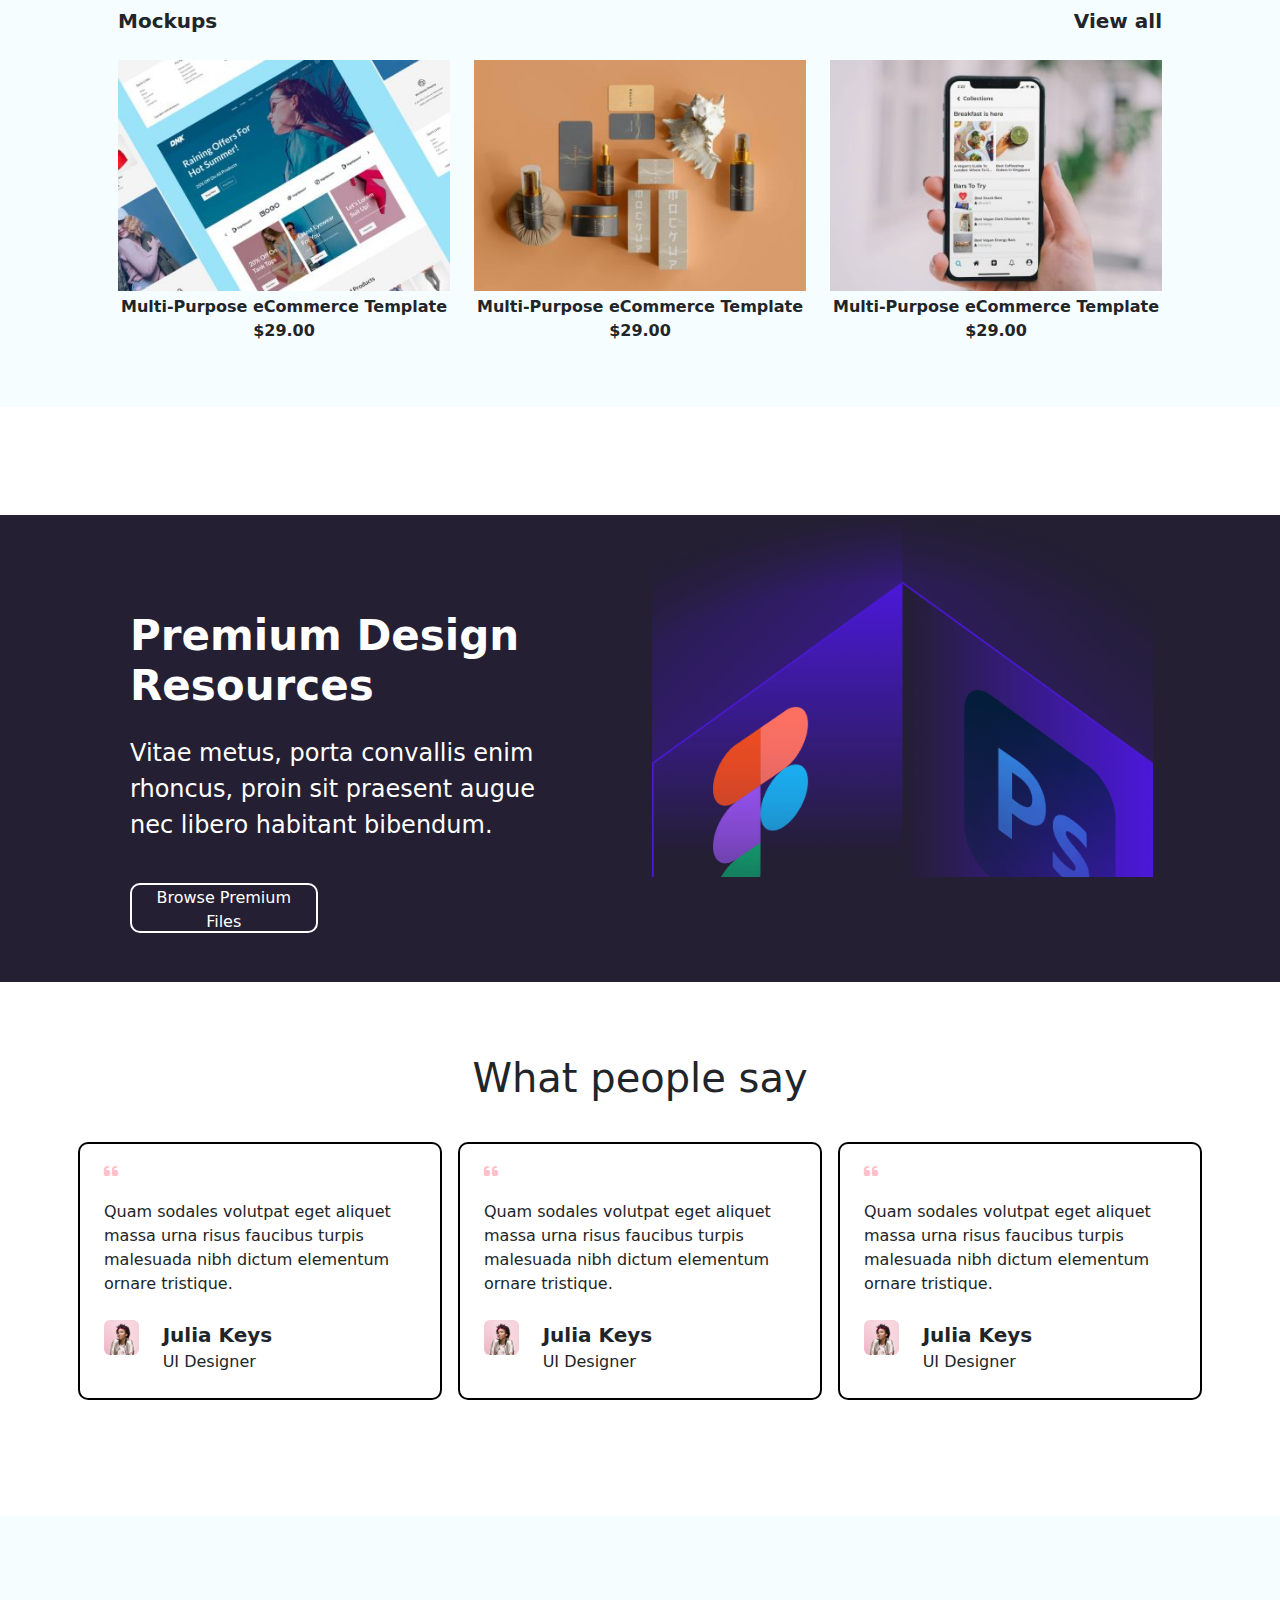
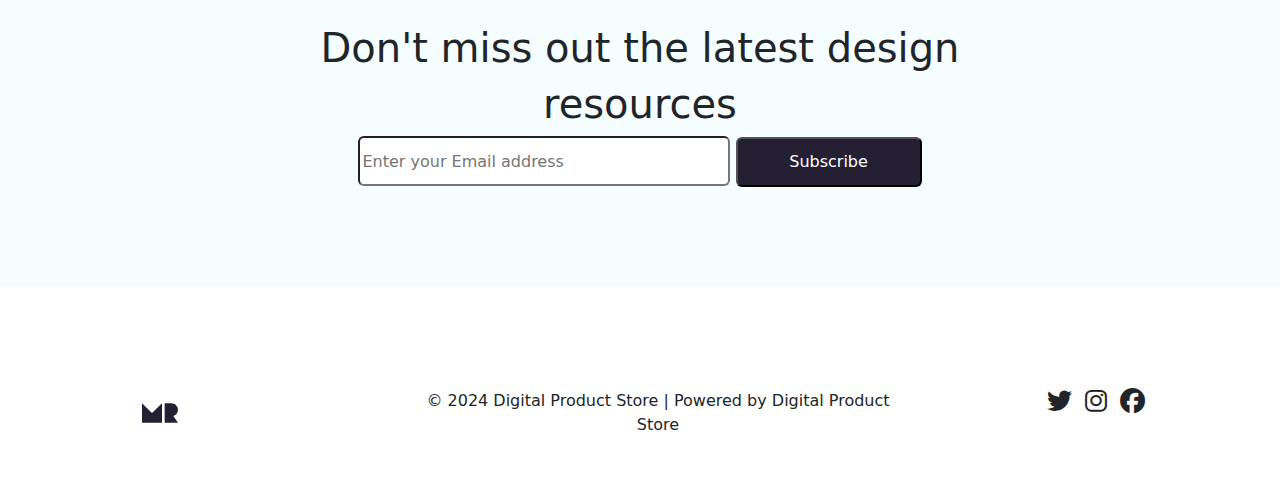
==== commit 8741d7d4: "update with jquery ajax" ====
--- a/index.html
+++ b/index.html
@@ -4,7 +4,7 @@
 <head>
     <meta charset="UTF-8">
     <meta name="viewport" content="width=device-width, initial-scale=1.0">
-    <title>Resources</title>
+    <title>Home</title>
     <link rel="stylesheet" href="website.css">
     <!-- Latest compiled and minified CSS -->
     <link href="https://cdn.jsdelivr.net/npm/bootstrap@5.3.2/dist/css/bootstrap.min.css" rel="stylesheet">
@@ -13,6 +13,30 @@
     <script src="https://cdn.jsdelivr.net/npm/bootstrap@5.3.2/dist/js/bootstrap.bundle.min.js"></script>
     <link rel="stylesheet" href="https://cdnjs.cloudflare.com/ajax/libs/font-awesome/6.3.0/css/all.min.css">
 
+
+    <script src="https://ajax.googleapis.com/ajax/libs/jquery/3.7.1/jquery.min.js"></script>
+    <script>
+        $(document).ready(function () {
+
+
+
+
+
+
+
+
+
+
+
+            $("#header").load("header.html");
+            $("#footer").load("footer.html");
+
+
+
+
+        });
+
+    </script>
     <style>
         .f70 {
             font-size: 70px;
@@ -83,59 +107,19 @@
         }
     </style>
 
+
 </head>
 
 <body>
 
 
-
     <div class="col-md-12 bgb ">
 
+        <div id="header"></div>
+
+
+        <div class="h1"></div>
         <div class="container">
-
-
-            <nav class="navbar navbar-expand-sm ">
-                <div class="container-fluid py-md-2 ms-md-3 m-0 ">
-                    <a class="navbar-brand" href="#"><img src="img/site-logo-1 (1).svg" alt="" height="100%"
-                            width="100%"></a>
-                    <button class="navbar-toggler" type="button" data-bs-toggle="collapse"
-                        data-bs-target="#collapsibleNavbar">
-                        <span class="navbar-toggler-icon"></span>
-                    </button>
-                    <div class="collapse navbar-collapse" id="collapsibleNavbar">
-                        <ul class="navbar-nav ">
-                            <li class="nav-item ms-1 pt-1 f20">
-                                <a class="nav-link " href="index.html" id="m1"></a>
-                            </li>
-                            <li class="nav-item ms-1 f20 pt-1">
-                                <a class="nav-link" href="resources.html" id="m2"></a>
-                            </li>
-                            <li class="nav-item ms-1 f20 pt-1">
-                                <a class="nav-link" href="premium.html" id="m3"></a>
-                            </li>
-                            <li class="nav-item ms-1 f20 pt-1">
-                                <a class="nav-link" href="about.html" id="m4"></a>
-                            </li>
-                            <li class="nav-item ms-1 f20 pt-1 ">
-                                <a class="nav-link" href="contact.html" id="m5"></a>
-                            </li>
-                        </ul>
-
-
-
-                        <ul class="navbar-nav ms-auto ">
-                            <li class="nav-item  pt-1">
-                                <a class="nav-link" href="#"><i class="fa-solid fa-user f20"></i></a>
-                            </li>
-                            <li class="nav-item  pt-1">
-                                <a class="nav-link" href="#"><i class="fa-solid fa-cart-shopping f20"></i></a>
-                            </li>
-                        </ul>
-                    </div>
-                </div>
-            </nav>
-
-            <div class="h1"></div>
             <div class="row">
 
                 <div class="col-md-6 ">
@@ -220,11 +204,15 @@
 
 
             </div>
-            <div class="h1"></div>
-
-
         </div>
 
+        </div>
+        <div class="h1"></div>
+
+
+    </div>
+
+    </div>
     </div>
 
 
@@ -842,41 +830,8 @@
     <div class="h1"></div>
 
 
-
-
-    <div class="container ">
-        <div class="container ">
-            <div class="container ps-md-5">
-
-                <div class="row">
-
-
-                    <div class="col-md-3 text-center text-md-start">
-                        <a class="navbar-brand" href="#"><img src="img/site-logo-1 (1).svg" alt="" height="100%"
-                                width="15%"></a>
-                    </div>
-                    <div class="col-md-6 text-center pt-md-3">
-                        <p>© 2024 Digital Product Store | Powered by Digital Product Store
-
-                        </p>
-                    </div>
-                    <div class="col-md-3 text-center pt-md-3 ps-md-5 col-12">
-                        <i class="fa-brands fa-twitter f25 ms-md-5 "></i>
-                        <i class="fa-brands fa-instagram f25 ms-md-2 ms-3"></i>
-                        <i class="fa-brands fa-facebook f25 ms-md-2 ms-3"></i>
-
-                    </div>
-
-
-
-                </div>
-
-            </div>
-
-
-
-        </div>
-    </div>
+    <div id="footer"></div>
+
 
     <br>
     <!-- <div class="h1"></div> -->
@@ -885,7 +840,5 @@
 
 
 </body>
-<script src="wb.js">
-    
-</script>
+
 </html>